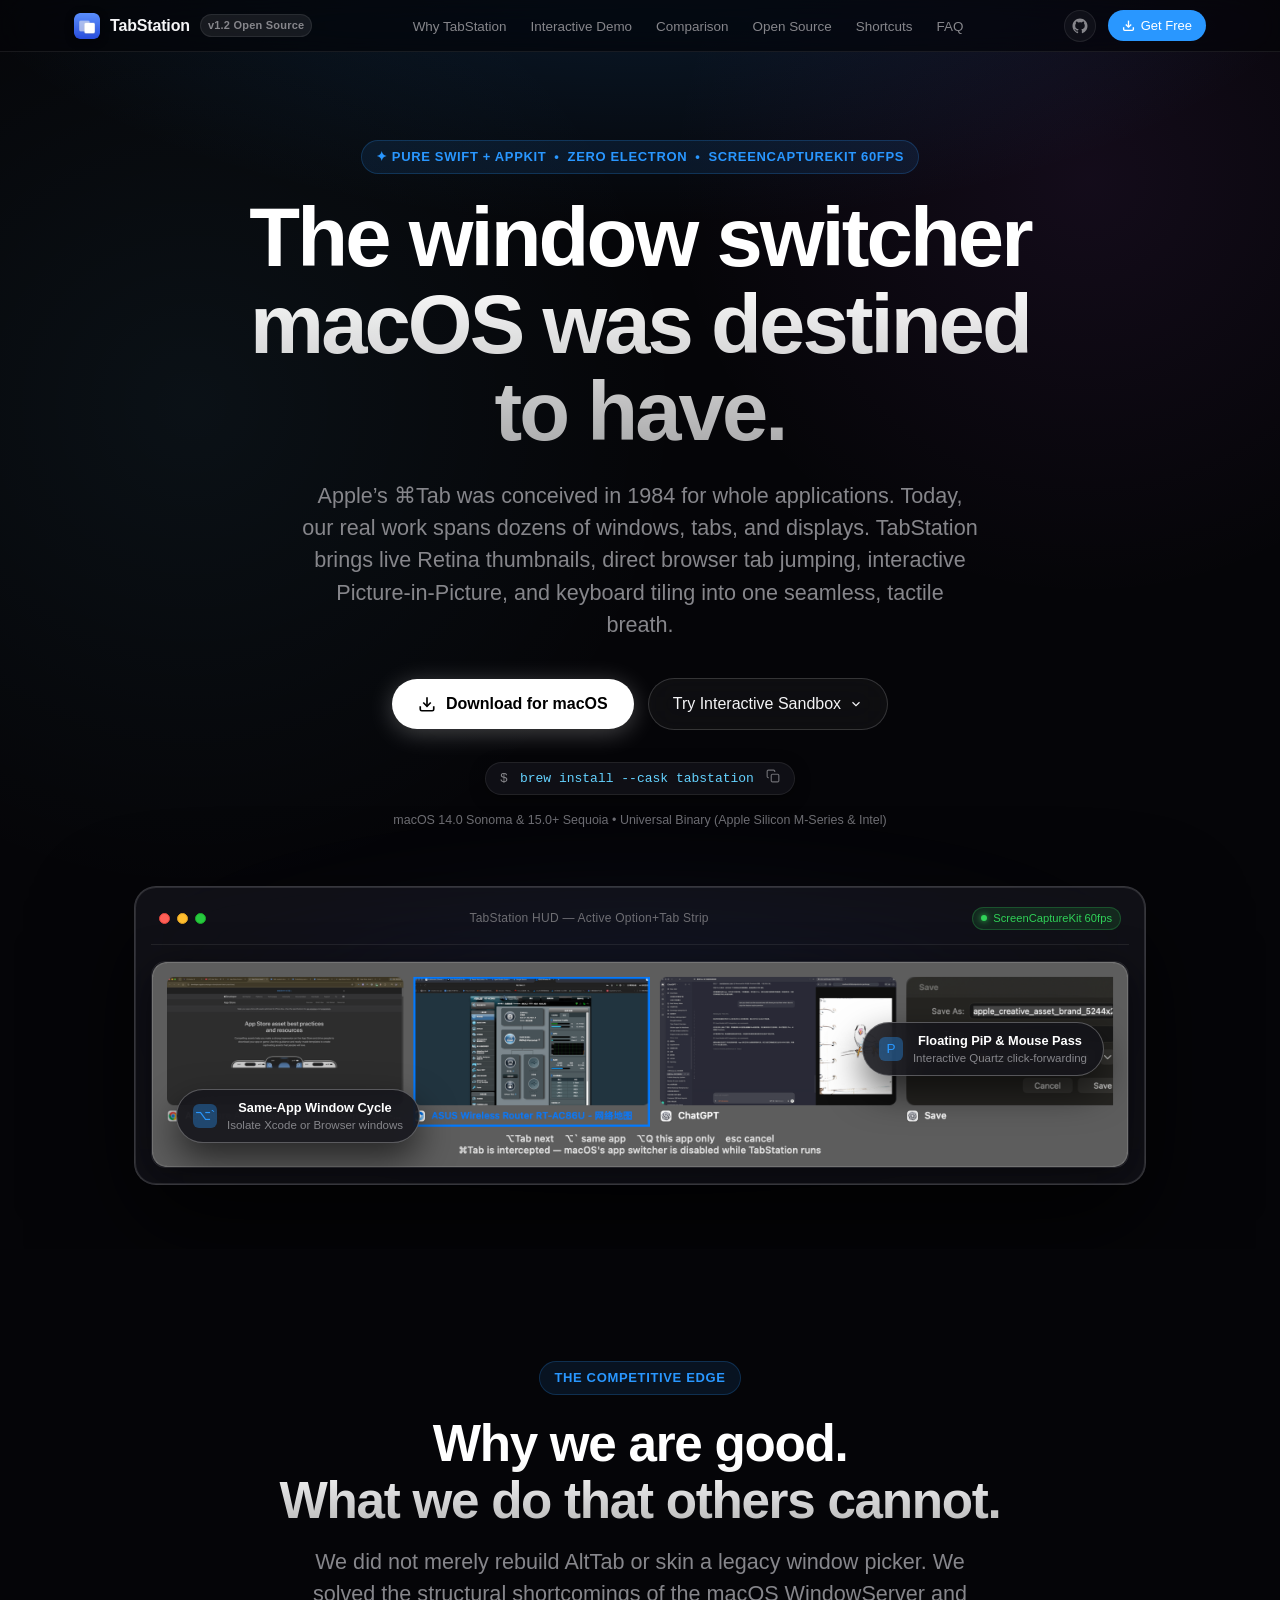
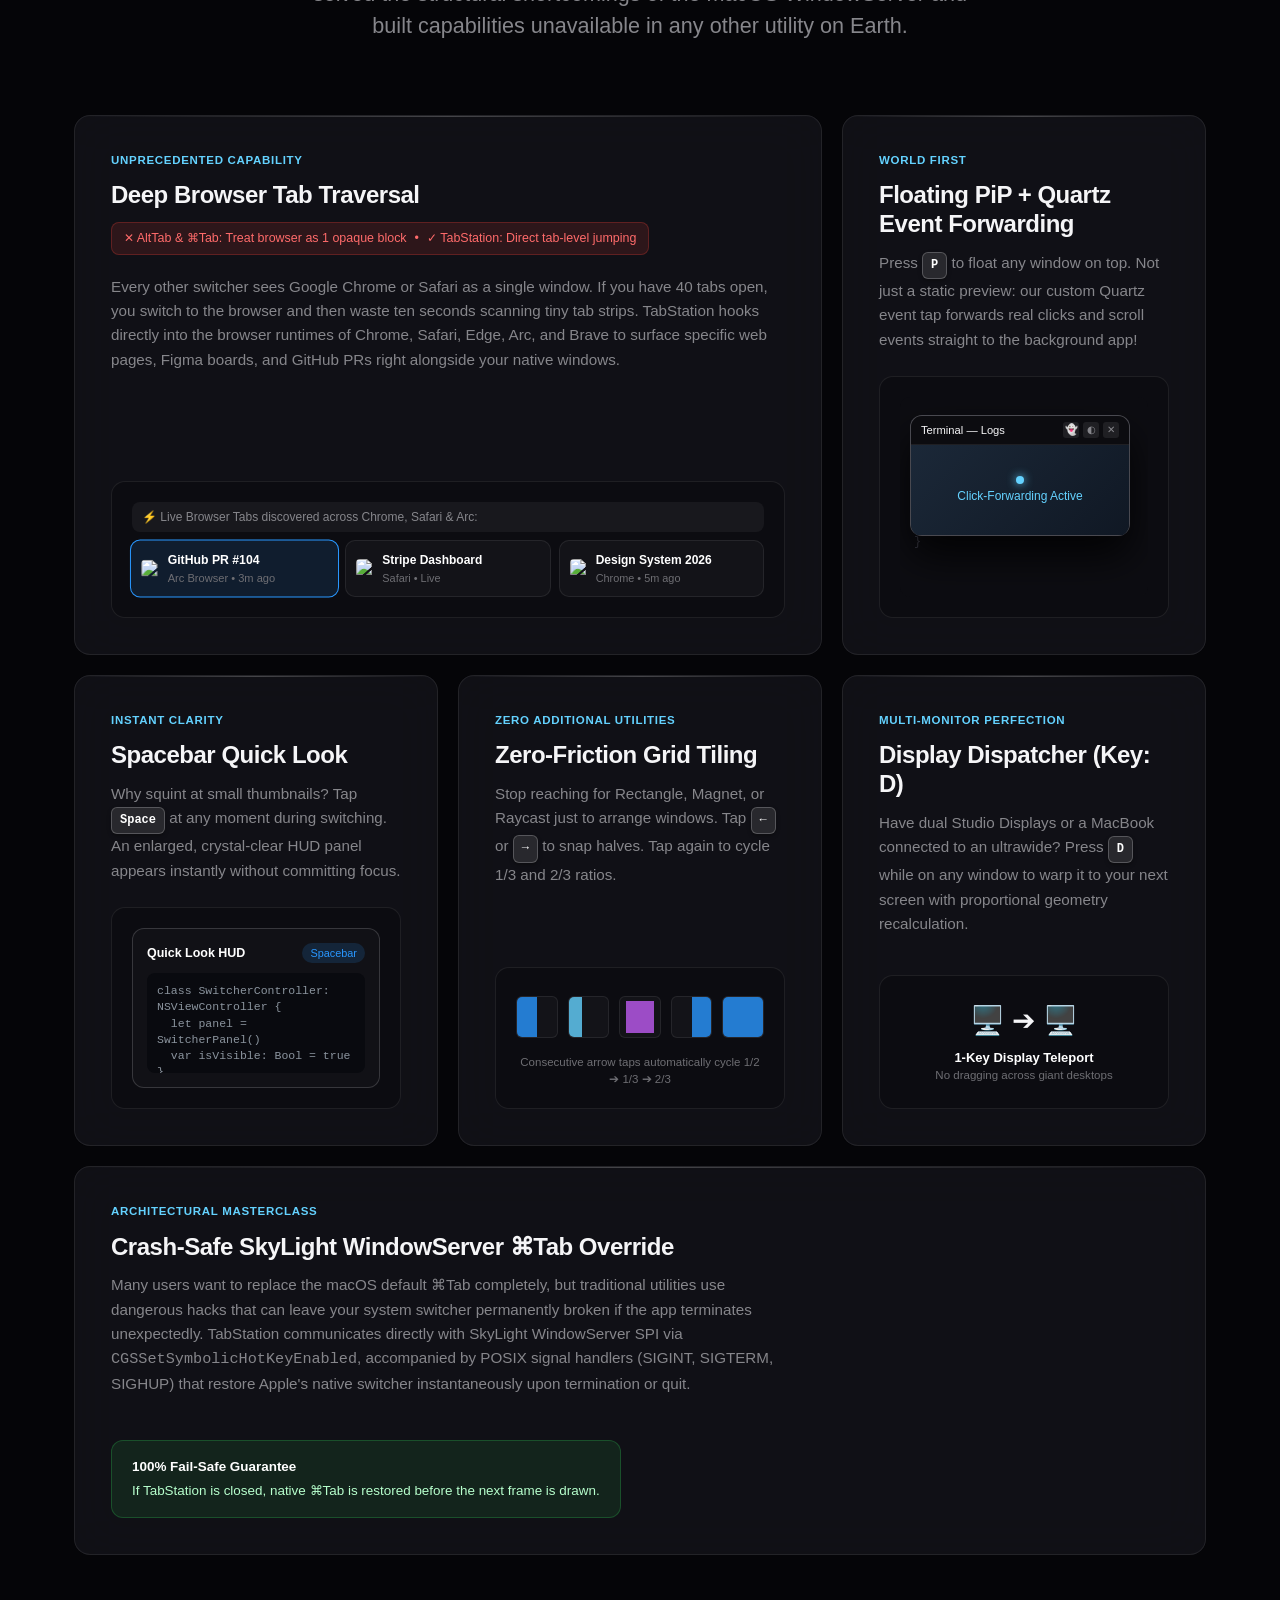
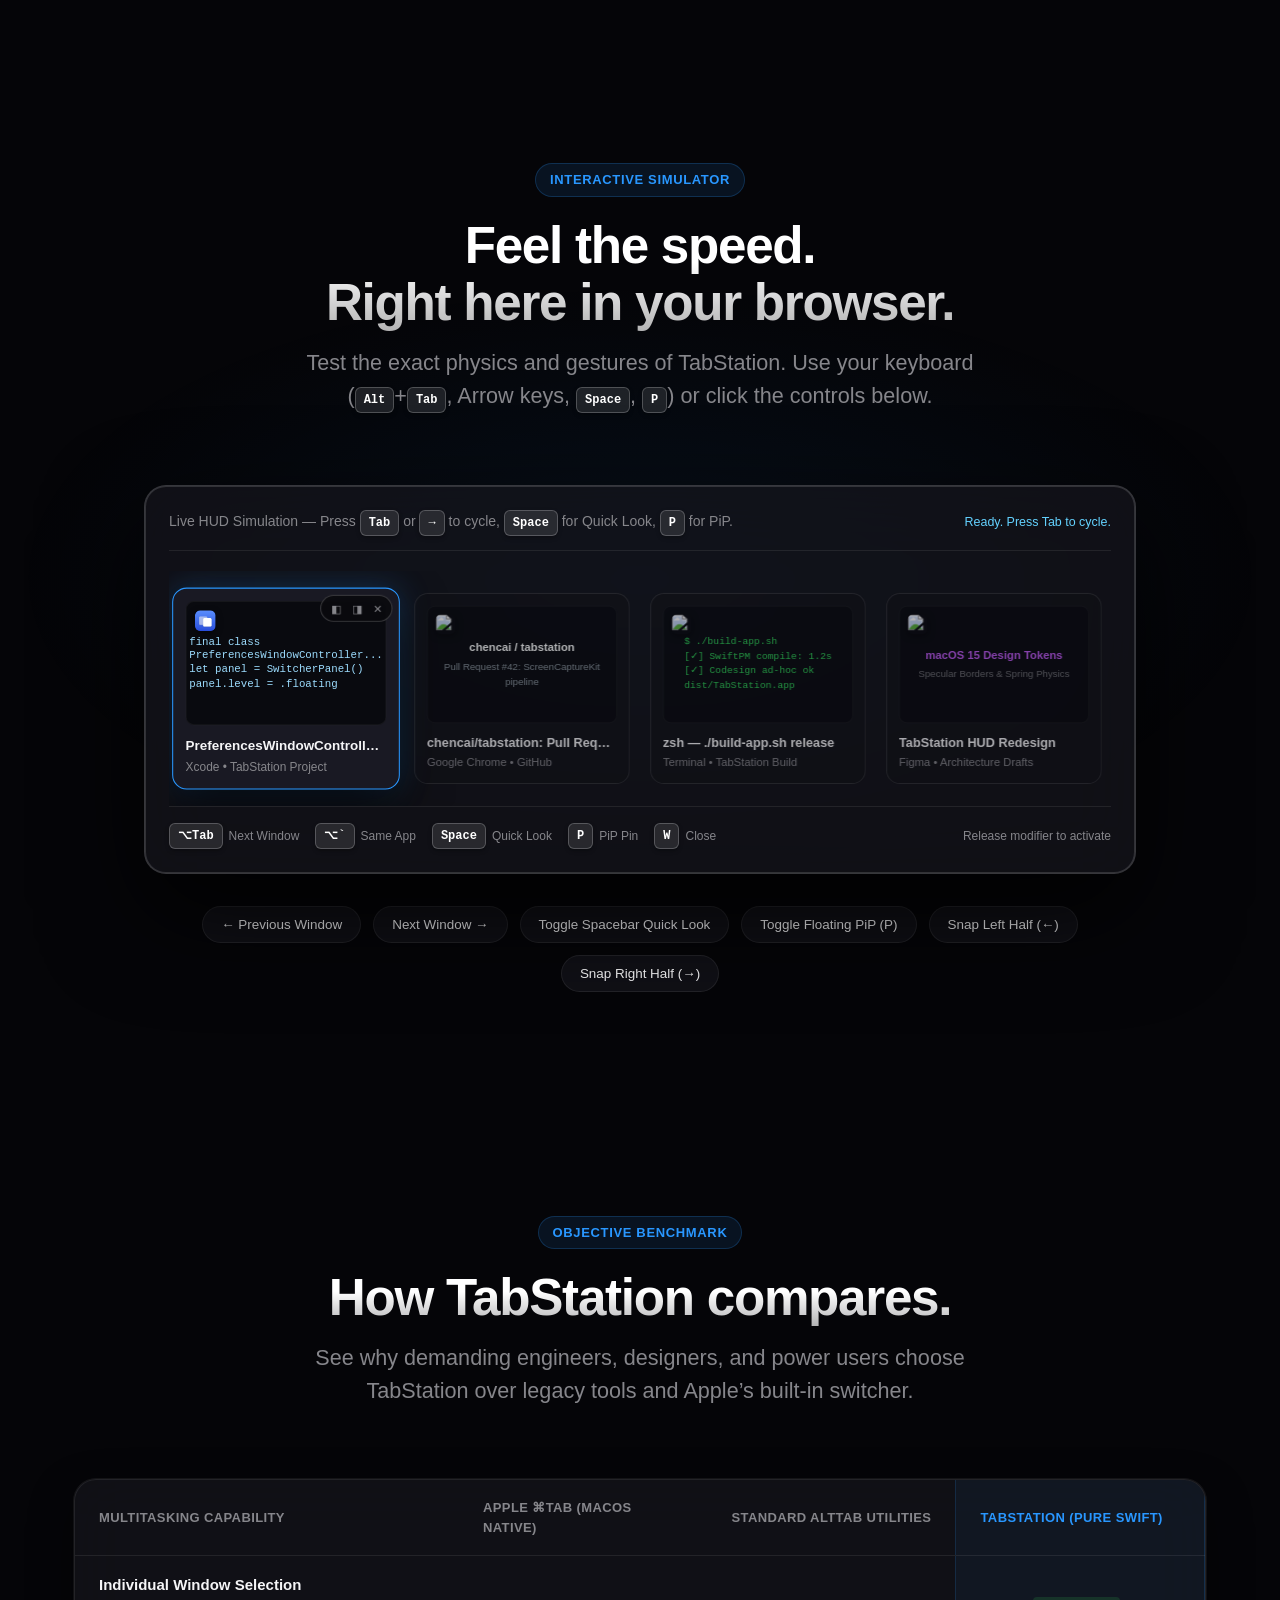
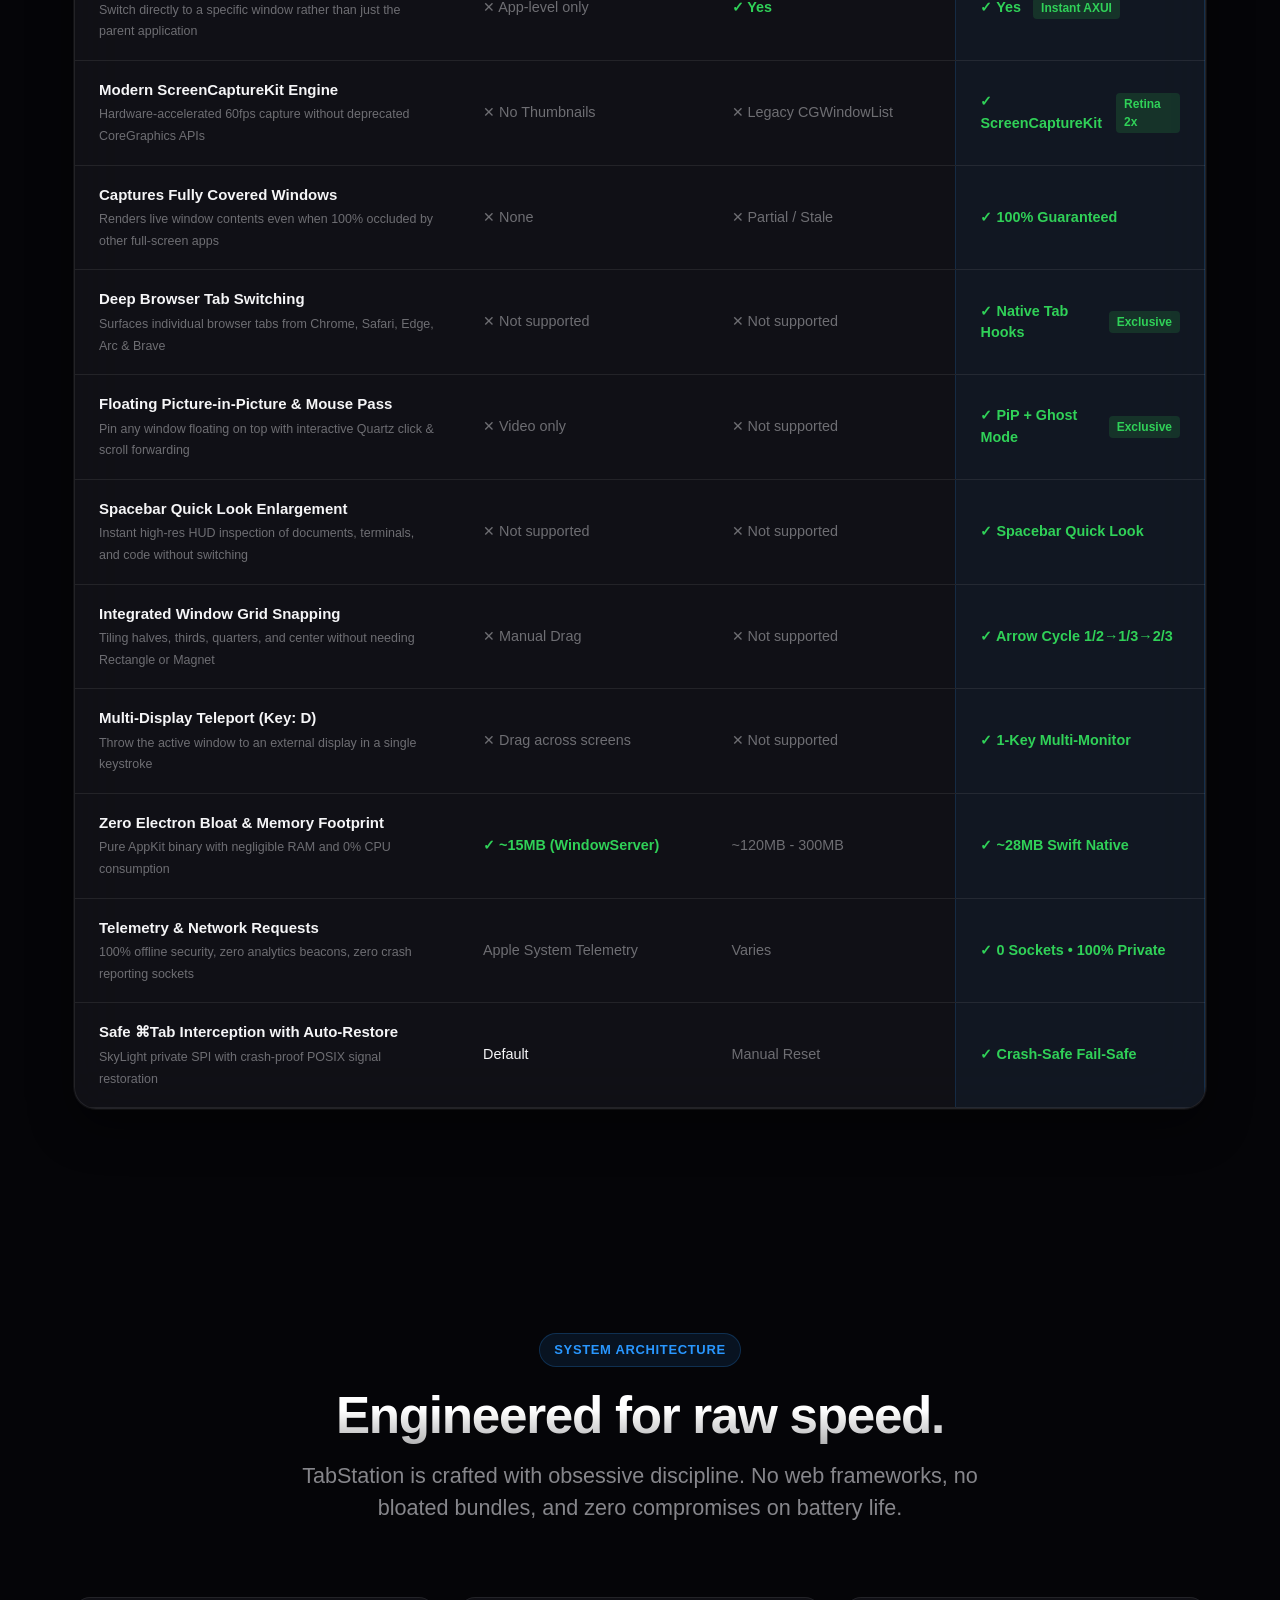
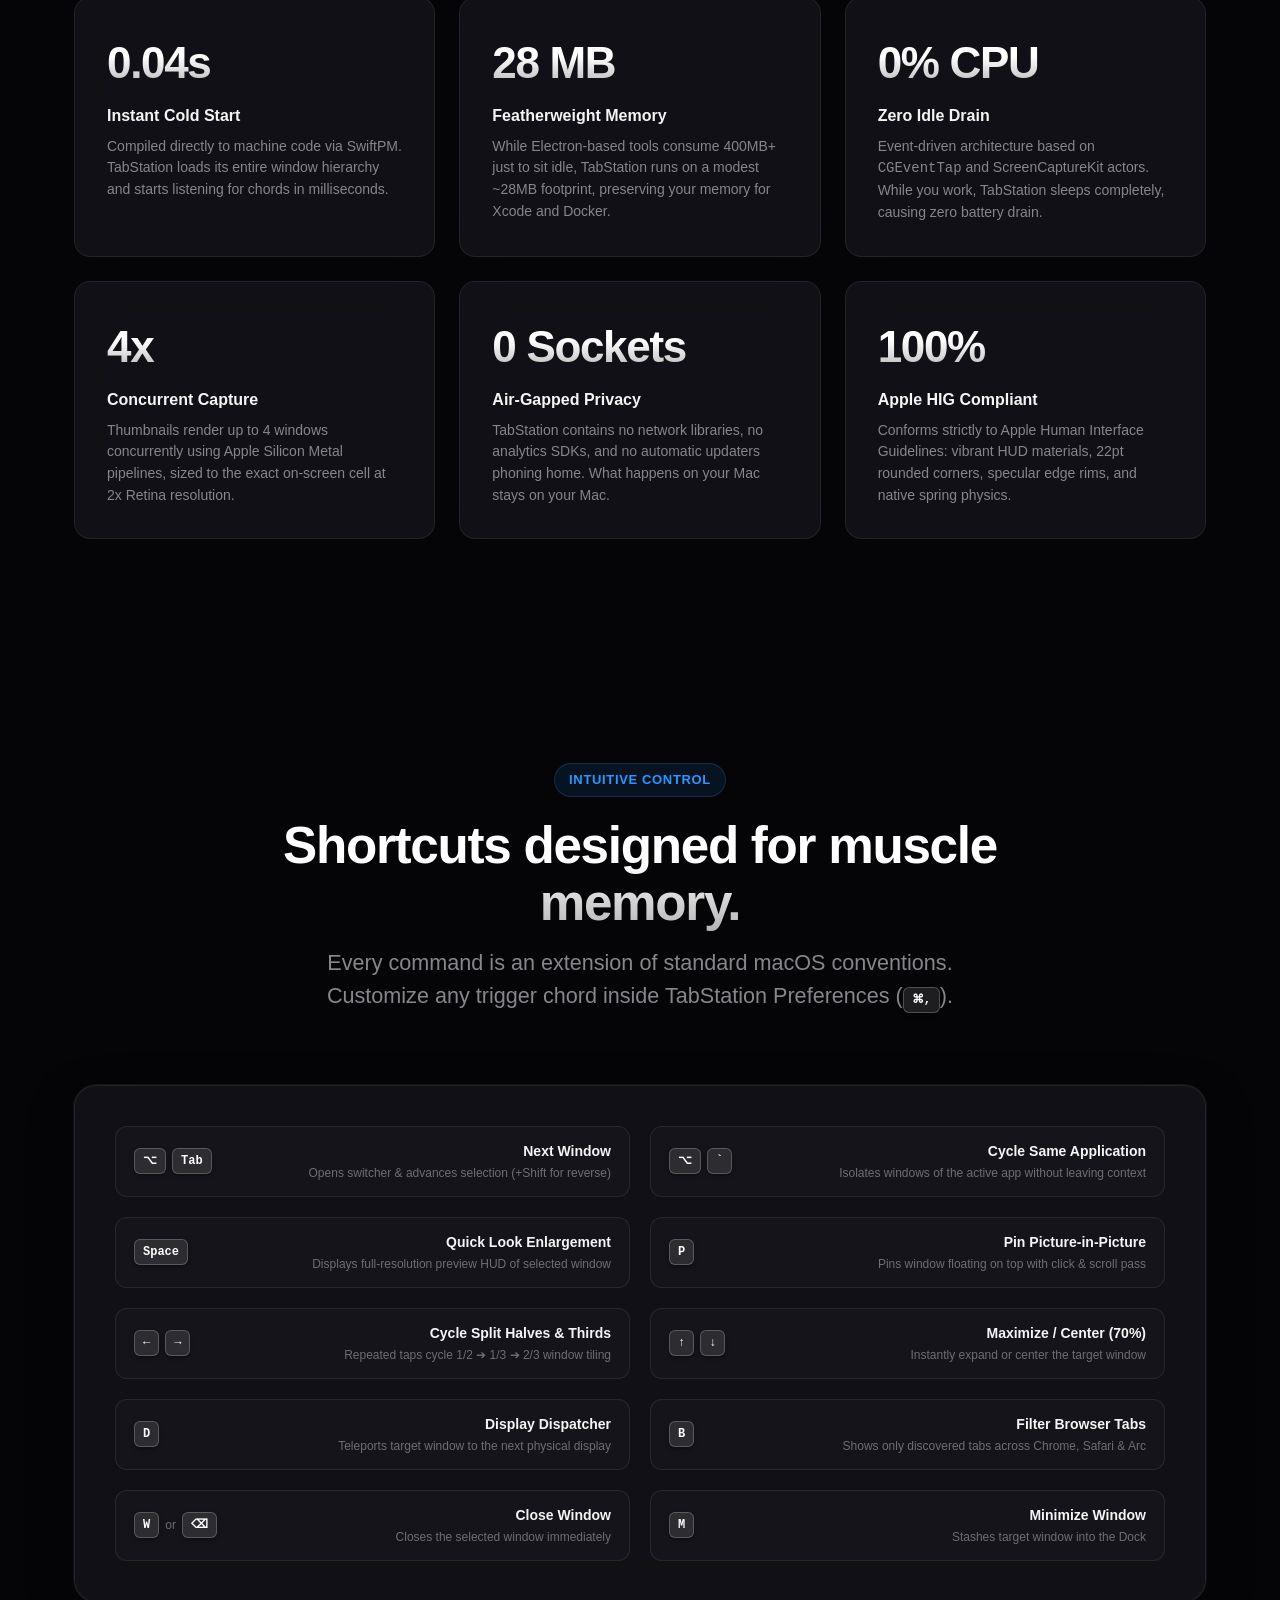
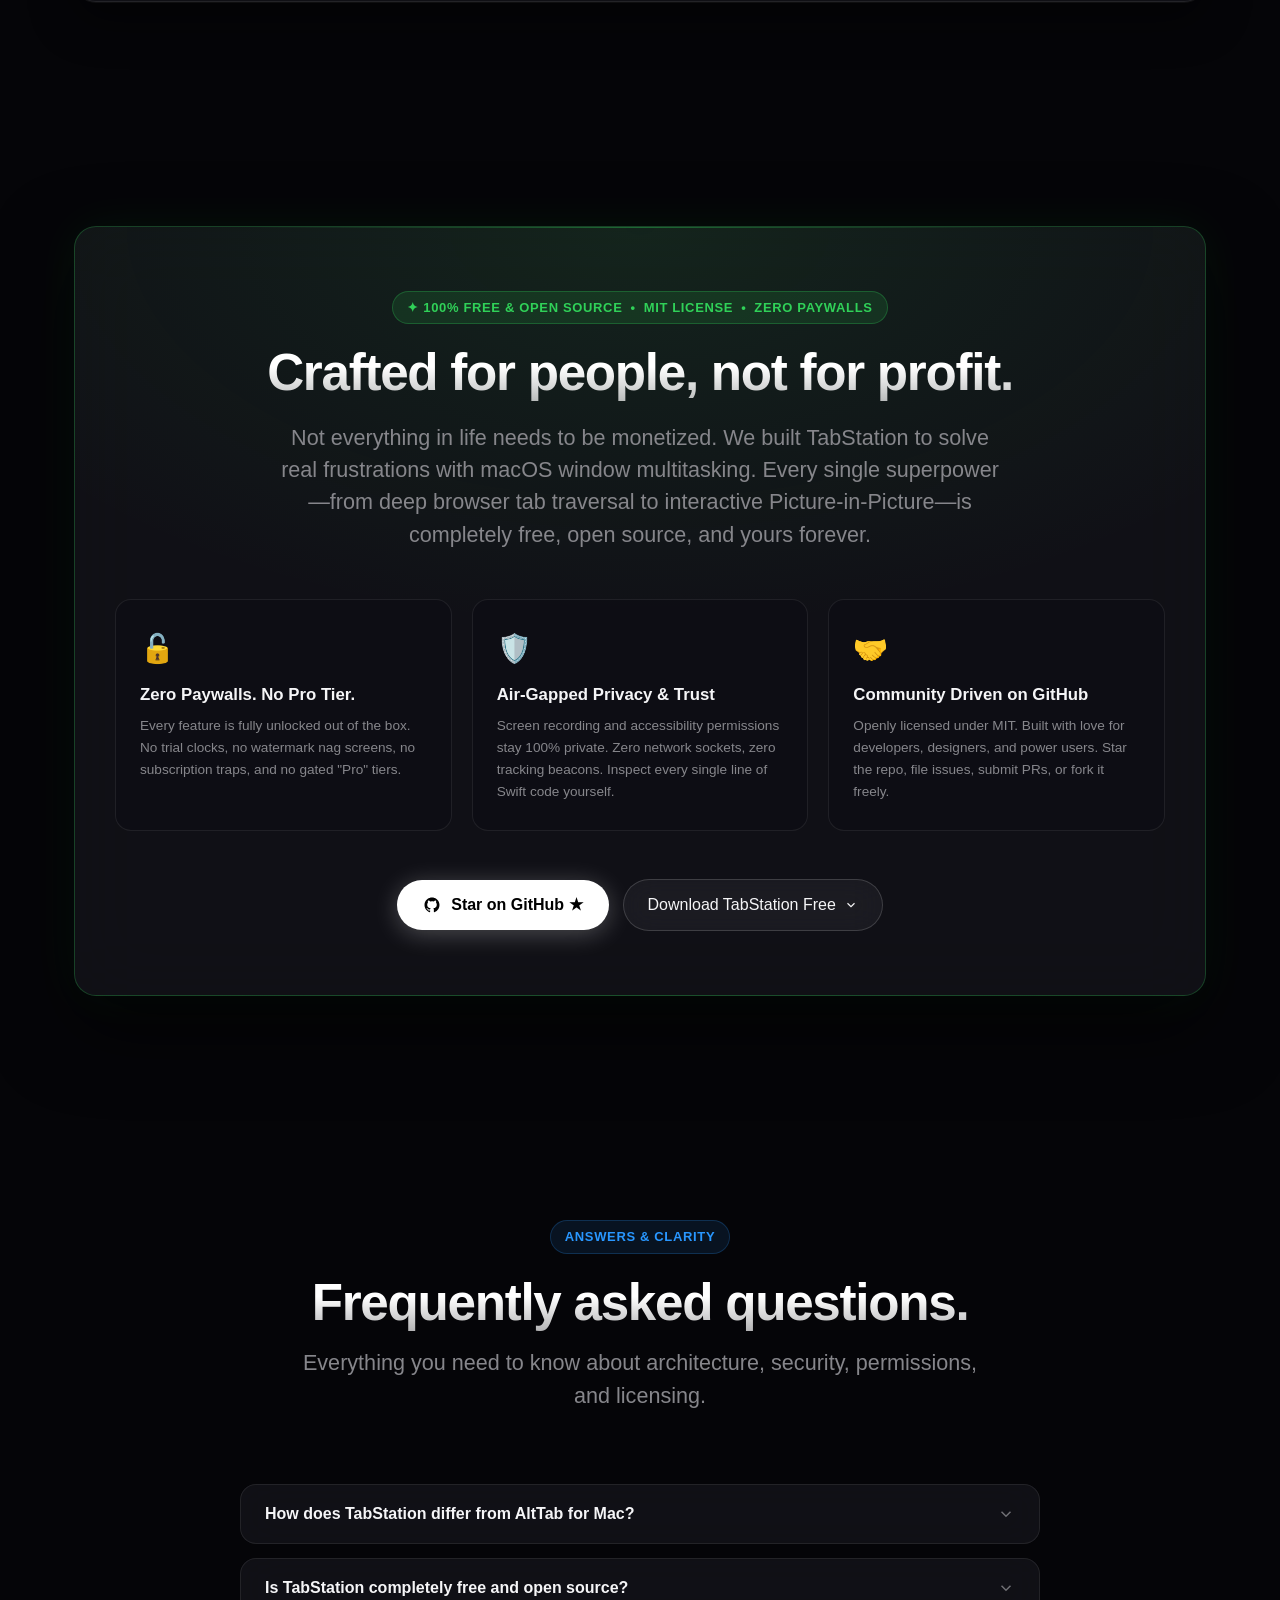
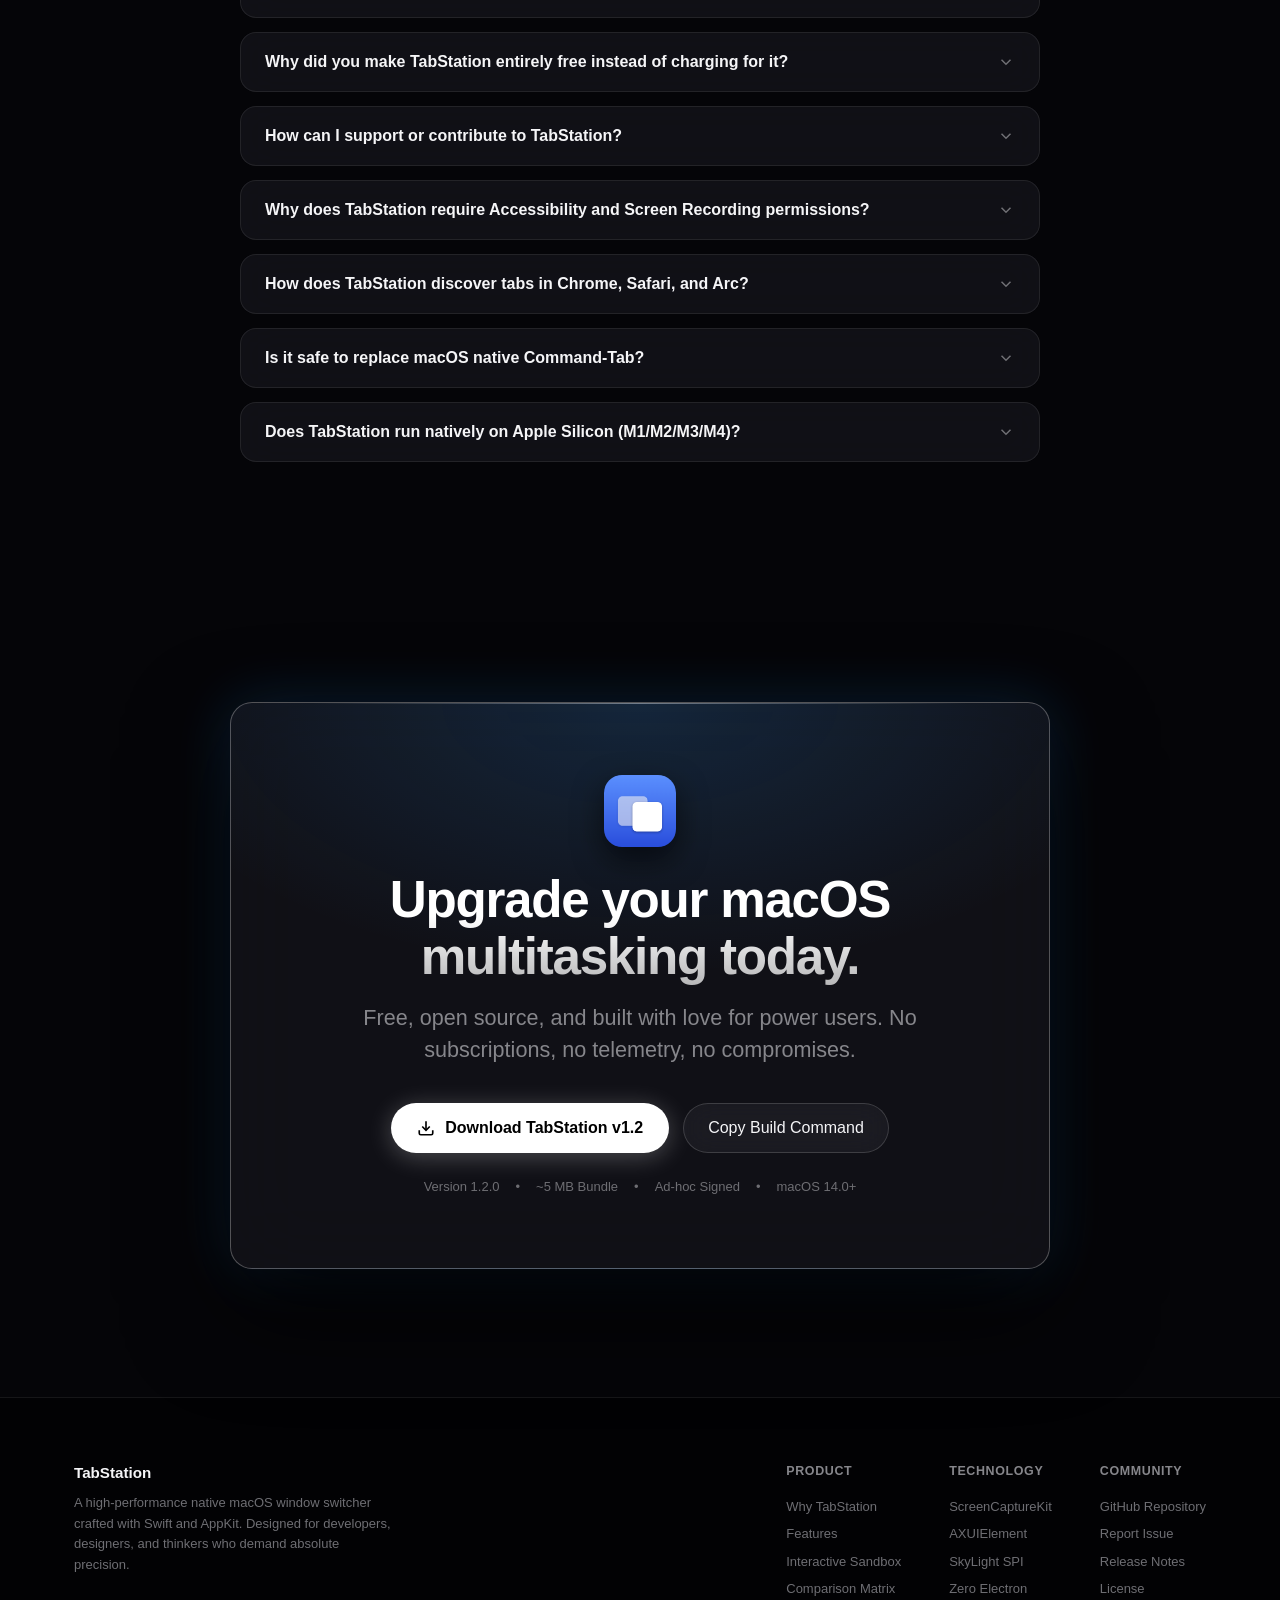
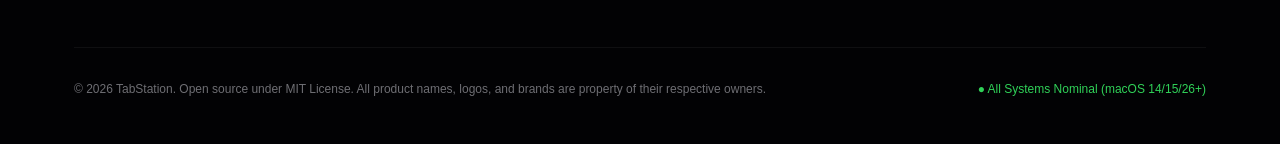
==== index.html @ 1d39b7d0 "feat: polish minimalist switcher, instant dismiss, and hold-to-preview" ====
<!DOCTYPE html>
<html lang="en">
<head>
  <meta charset="UTF-8">
  <meta http-equiv="refresh" content="0; url=website/index.html">
  <title>Redirecting to TabStation Official Website</title>
  <script>
    window.location.href = "website/index.html";
  </script>
</head>
<body style="background: #050508; color: #fff; font-family: -apple-system, BlinkMacSystemFont, sans-serif; display: flex; align-items: center; justify-content: center; height: 100vh; margin: 0;">
  <p>Redirecting to <a href="website/index.html" style="color: #2997ff;">TabStation Official Website</a>...</p>
</body>
</html>
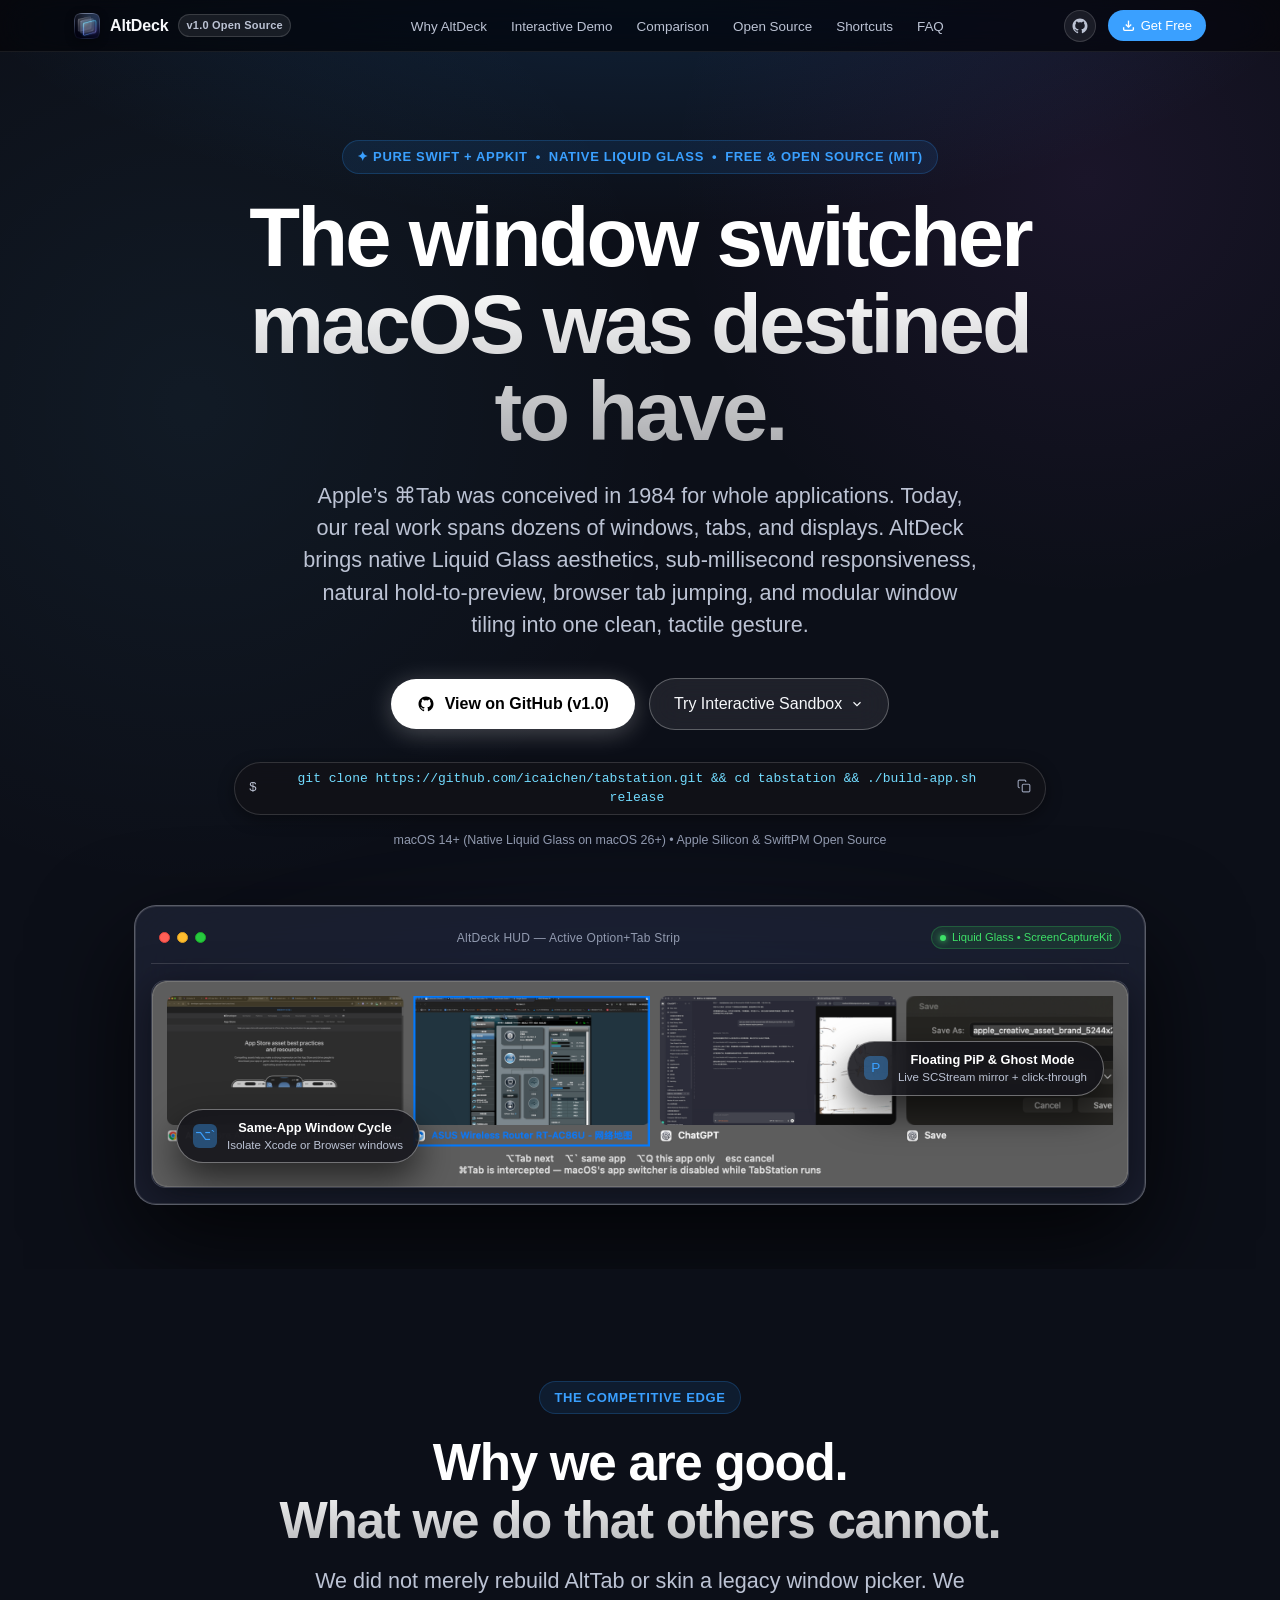
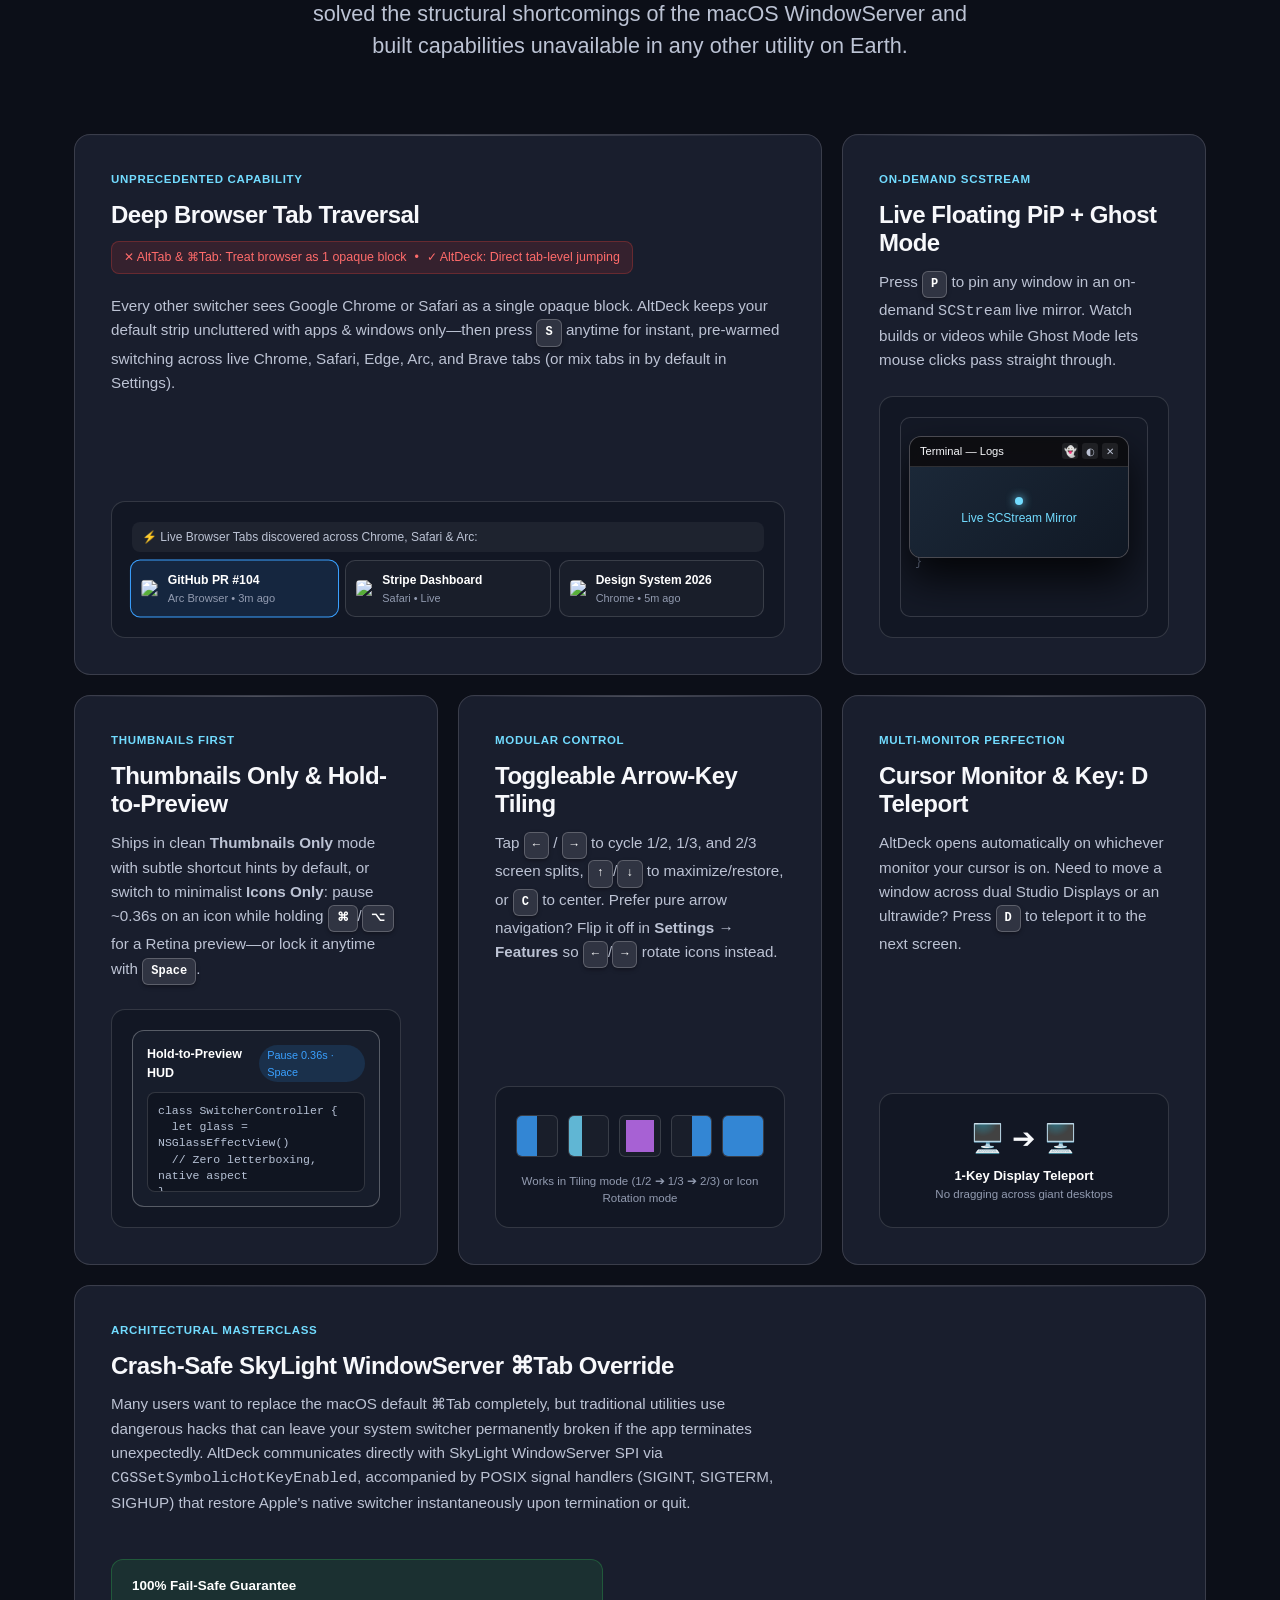
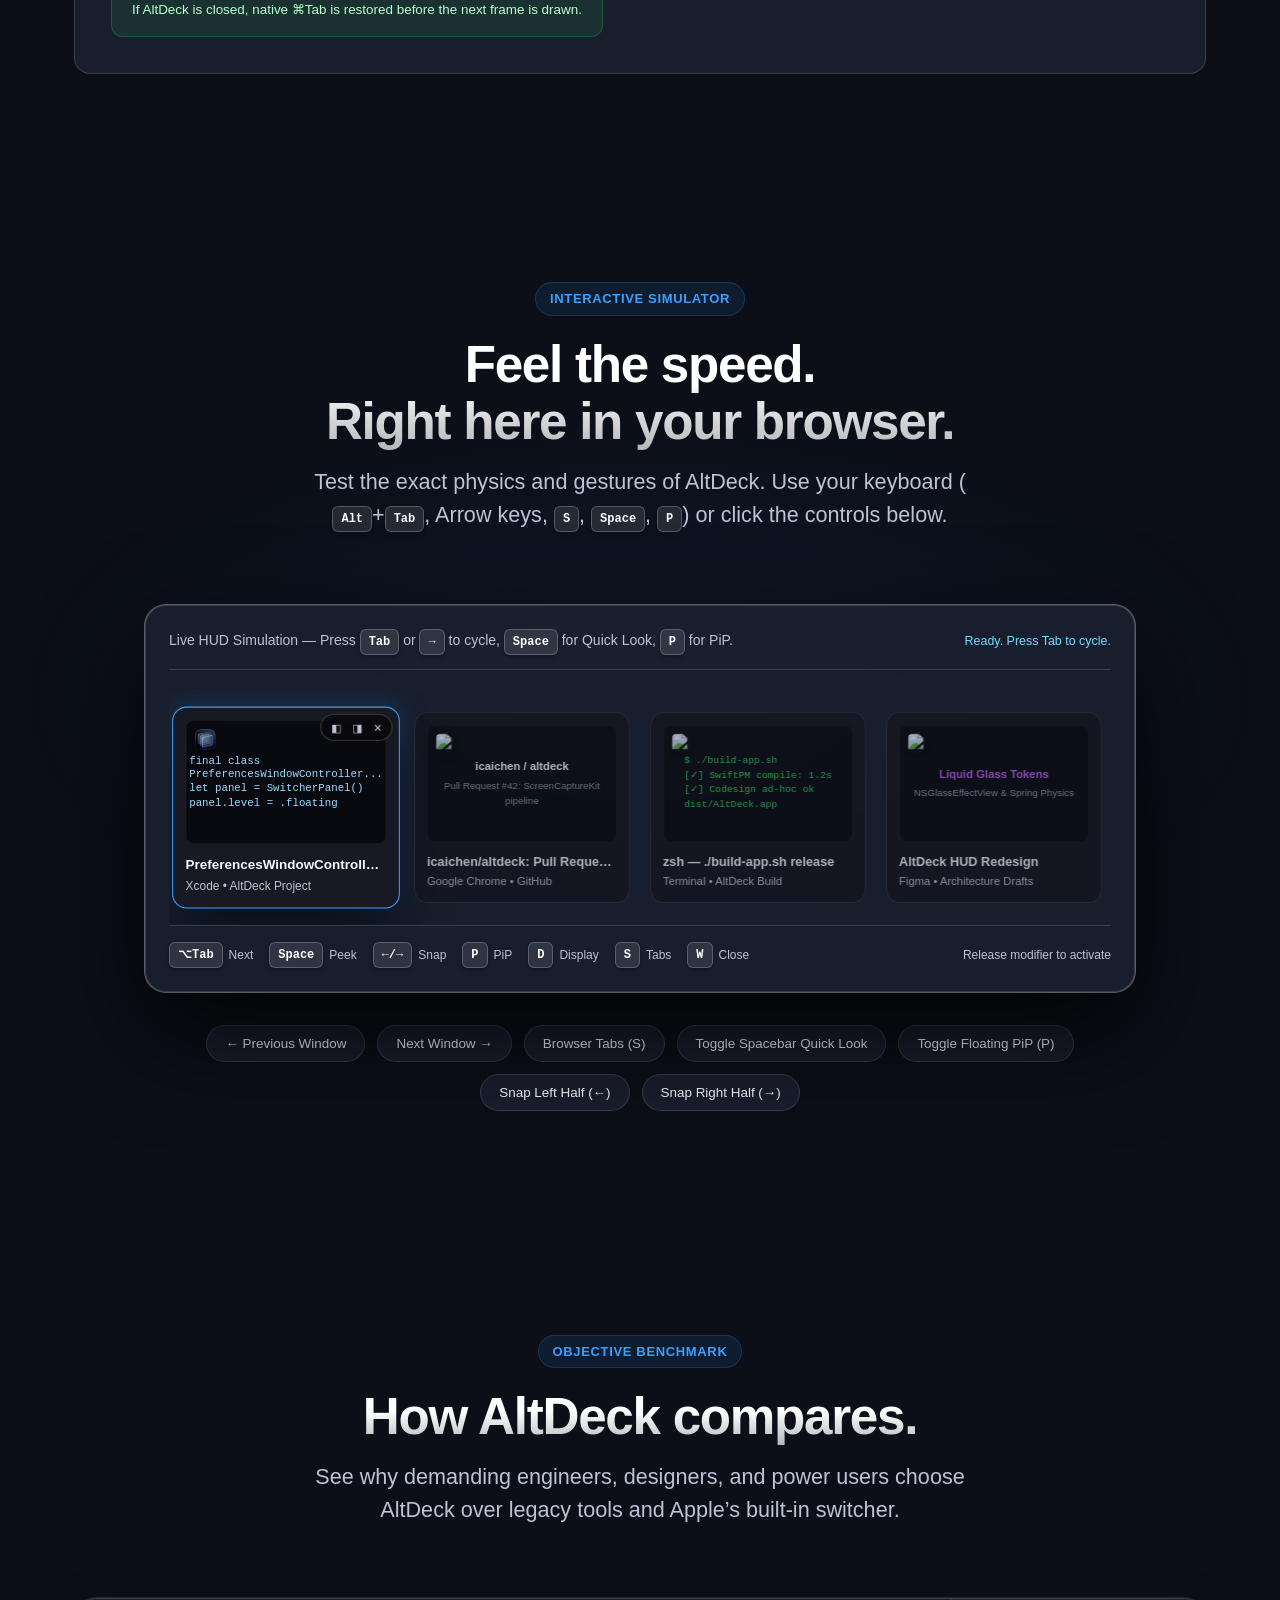
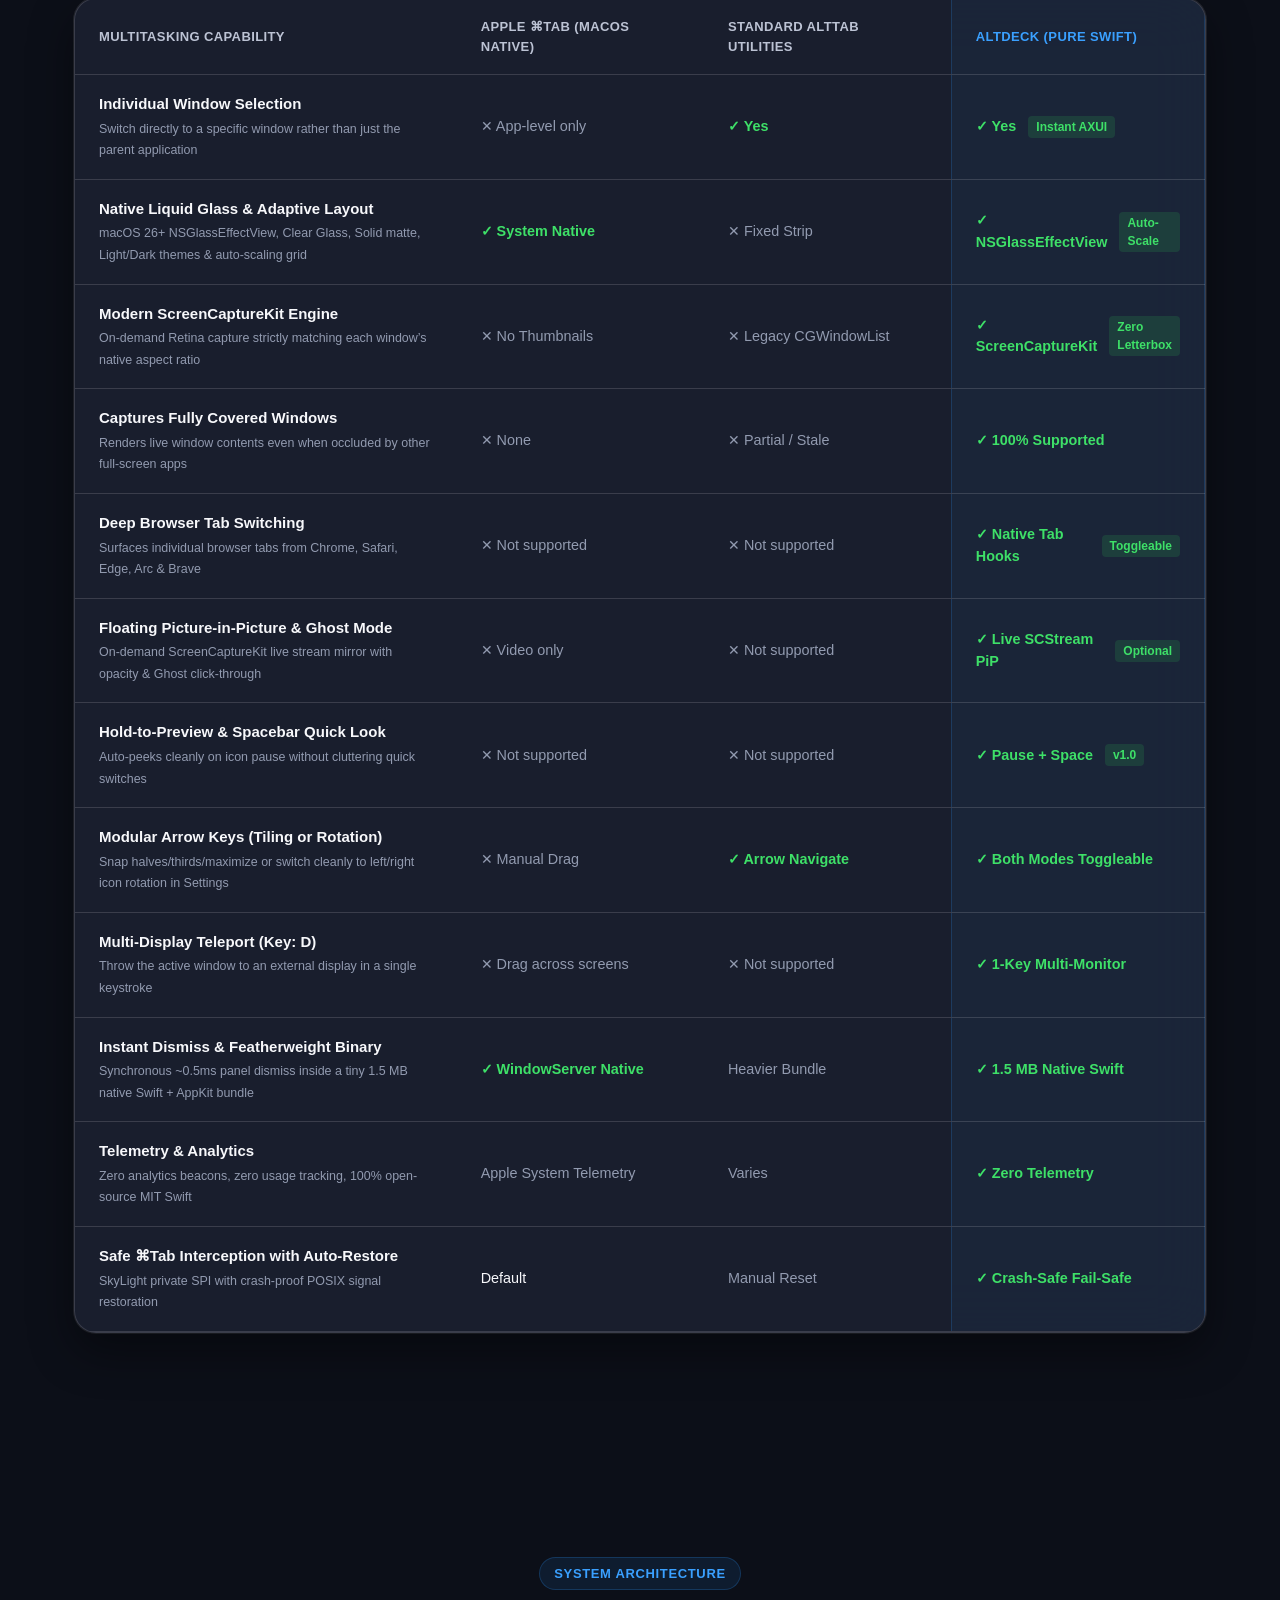
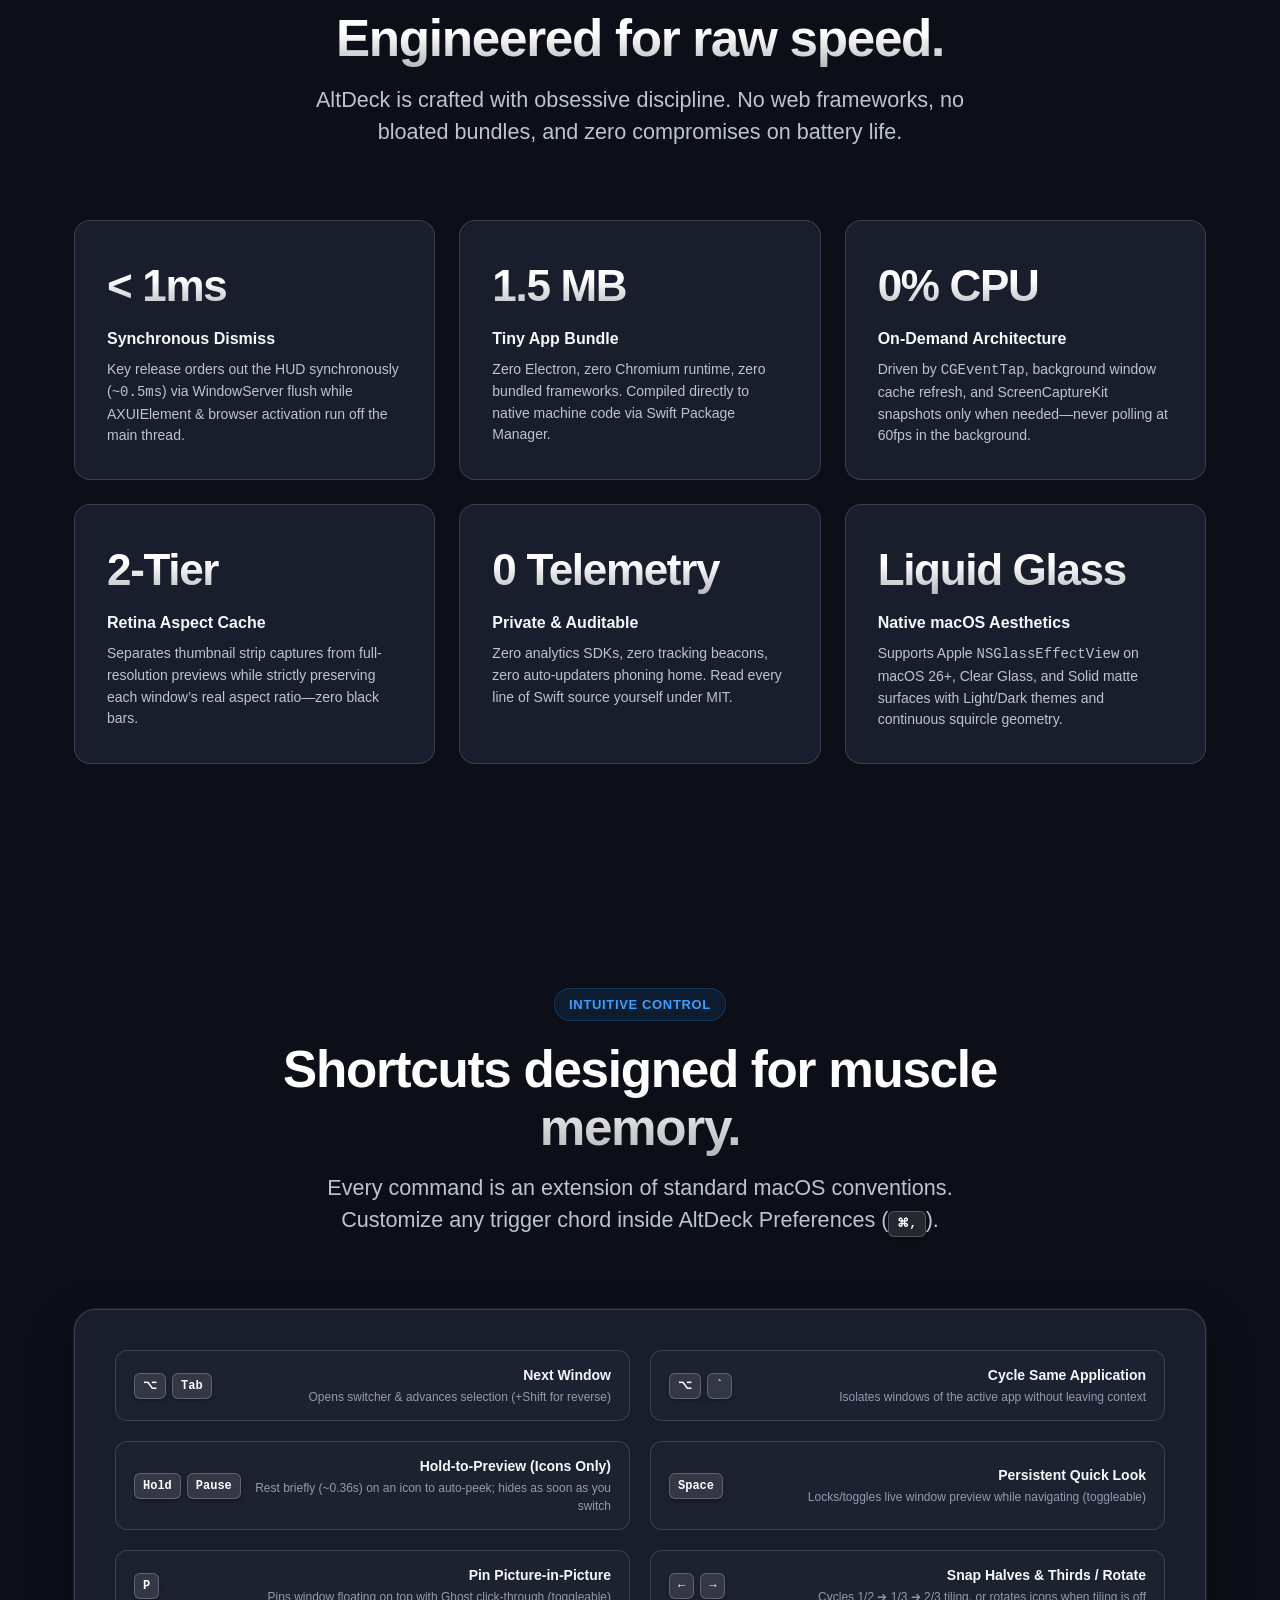
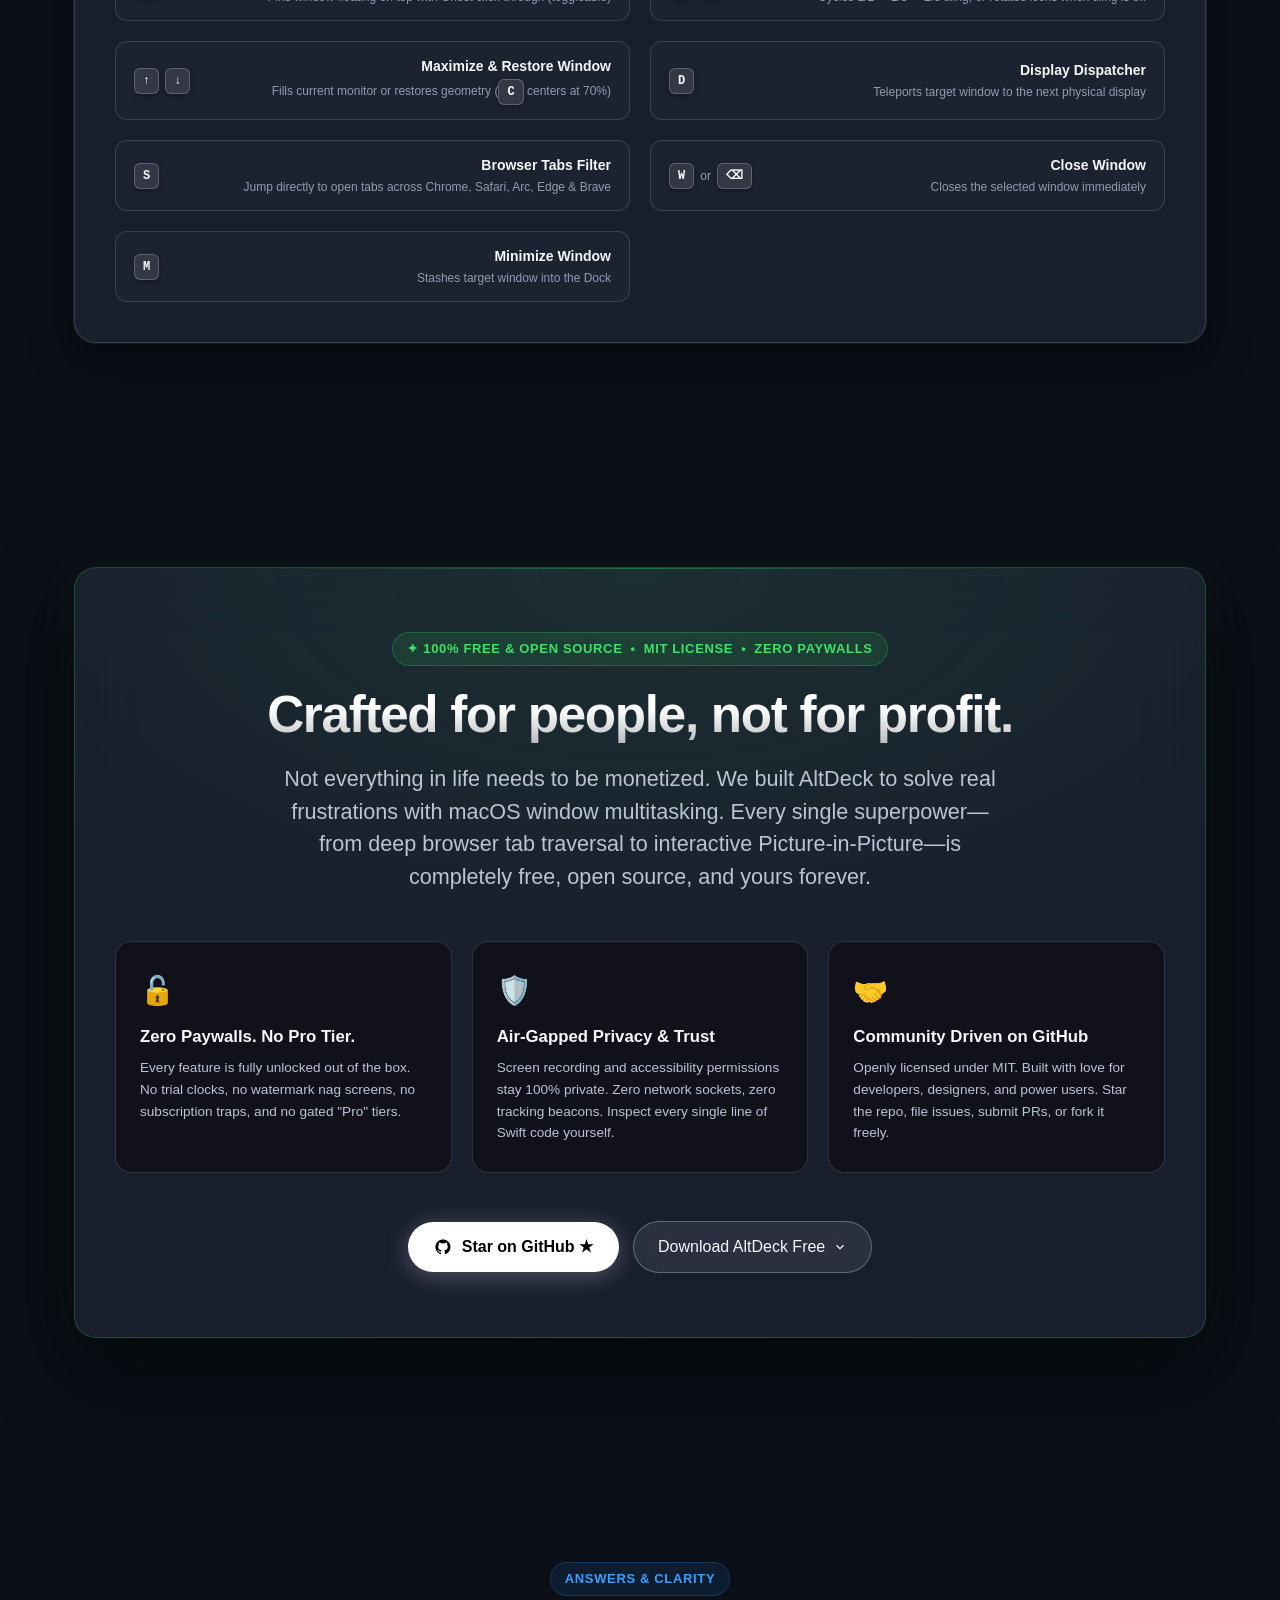
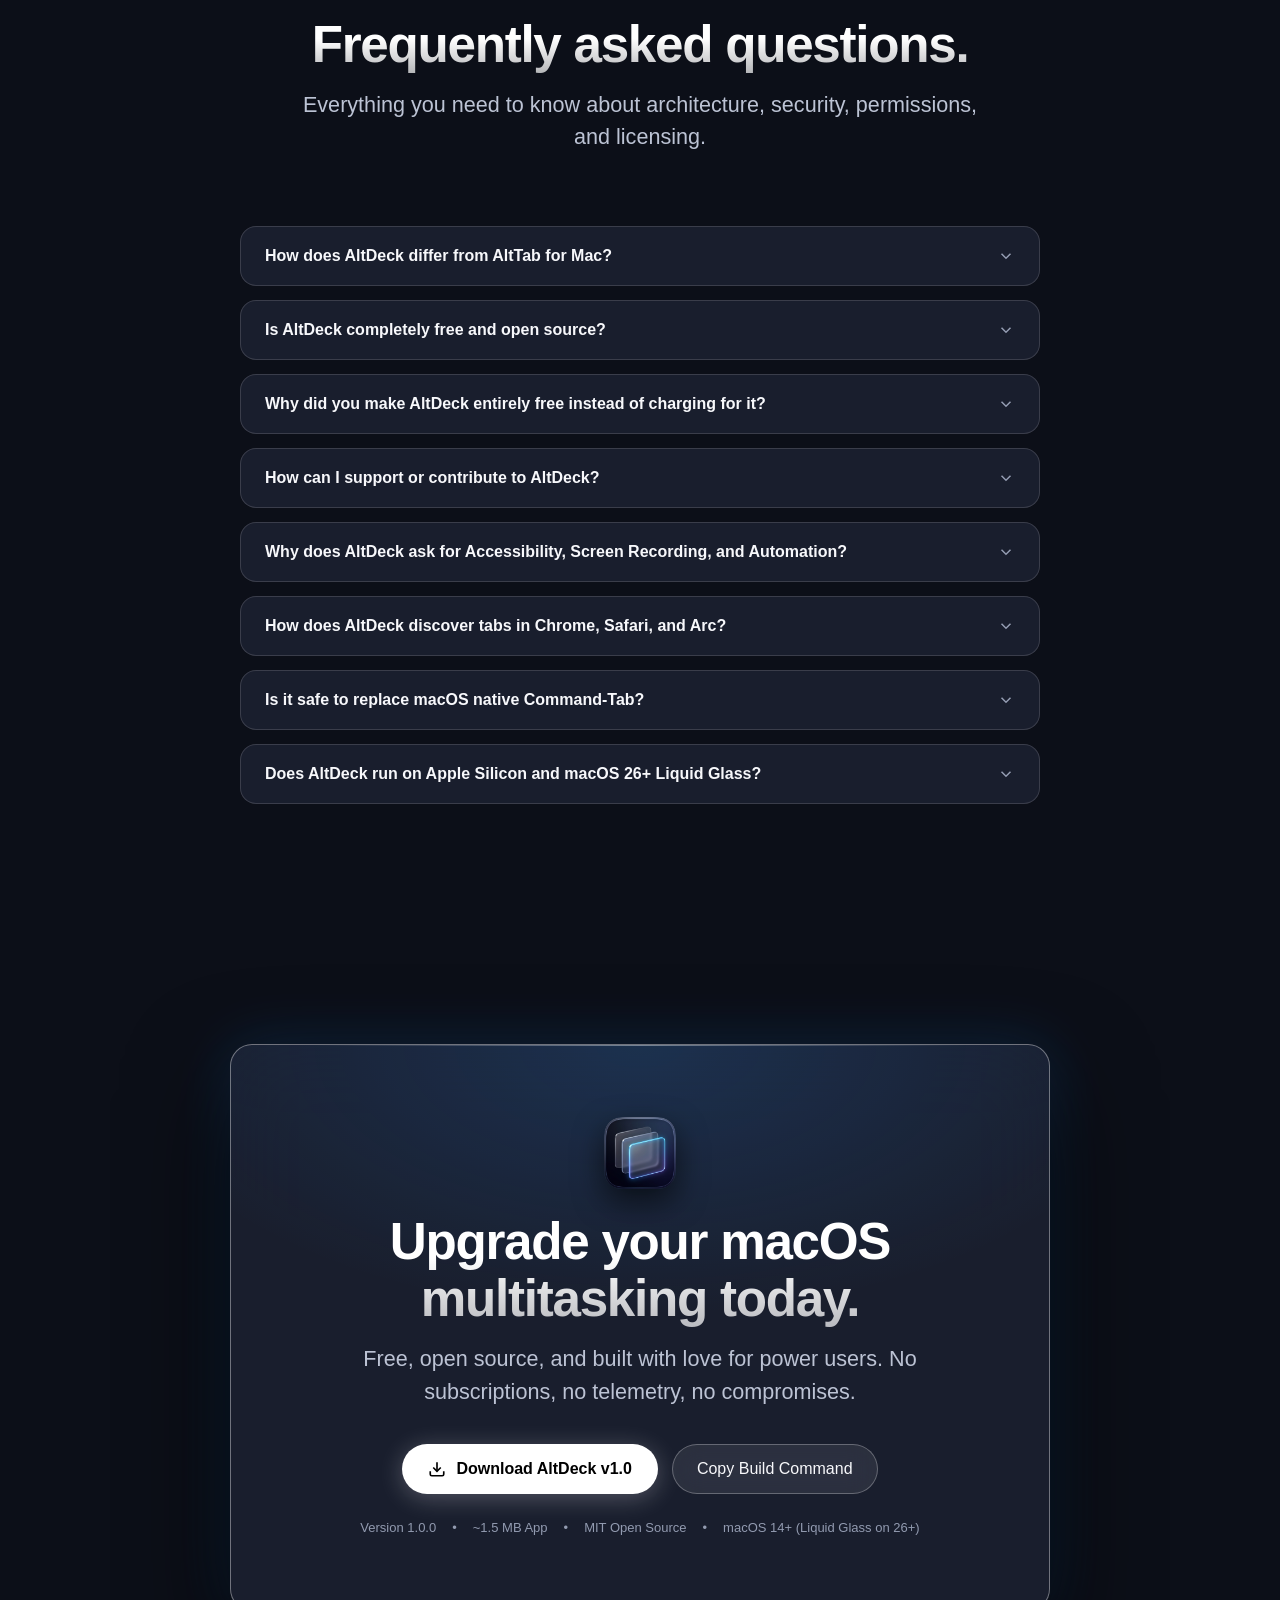
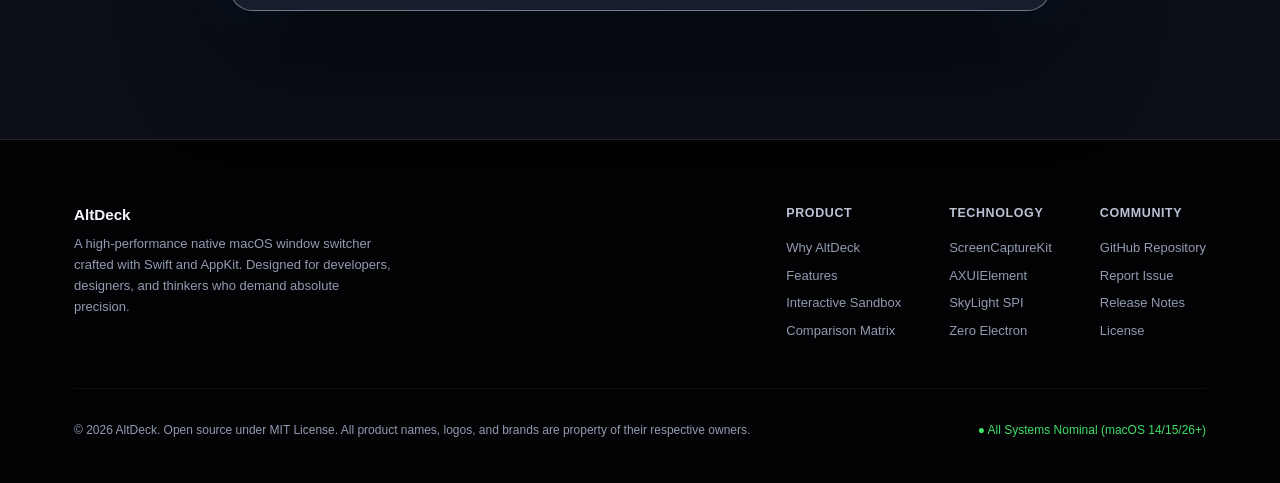
==== commit 15fba922: "Rebrand to AltDeck with new Liquid Glass icon, lifted website contrast, and SEO updates" ====
--- a/index.html
+++ b/index.html
@@ -3,12 +3,12 @@
 <head>
   <meta charset="UTF-8">
   <meta http-equiv="refresh" content="0; url=website/index.html">
-  <title>Redirecting to TabStation Official Website</title>
+  <title>Redirecting to AltDeck Official Website</title>
   <script>
     window.location.href = "website/index.html";
   </script>
 </head>
 <body style="background: #050508; color: #fff; font-family: -apple-system, BlinkMacSystemFont, sans-serif; display: flex; align-items: center; justify-content: center; height: 100vh; margin: 0;">
-  <p>Redirecting to <a href="website/index.html" style="color: #2997ff;">TabStation Official Website</a>...</p>
+  <p>Redirecting to <a href="website/index.html" style="color: #2997ff;">AltDeck Official Website</a>...</p>
 </body>
 </html>
